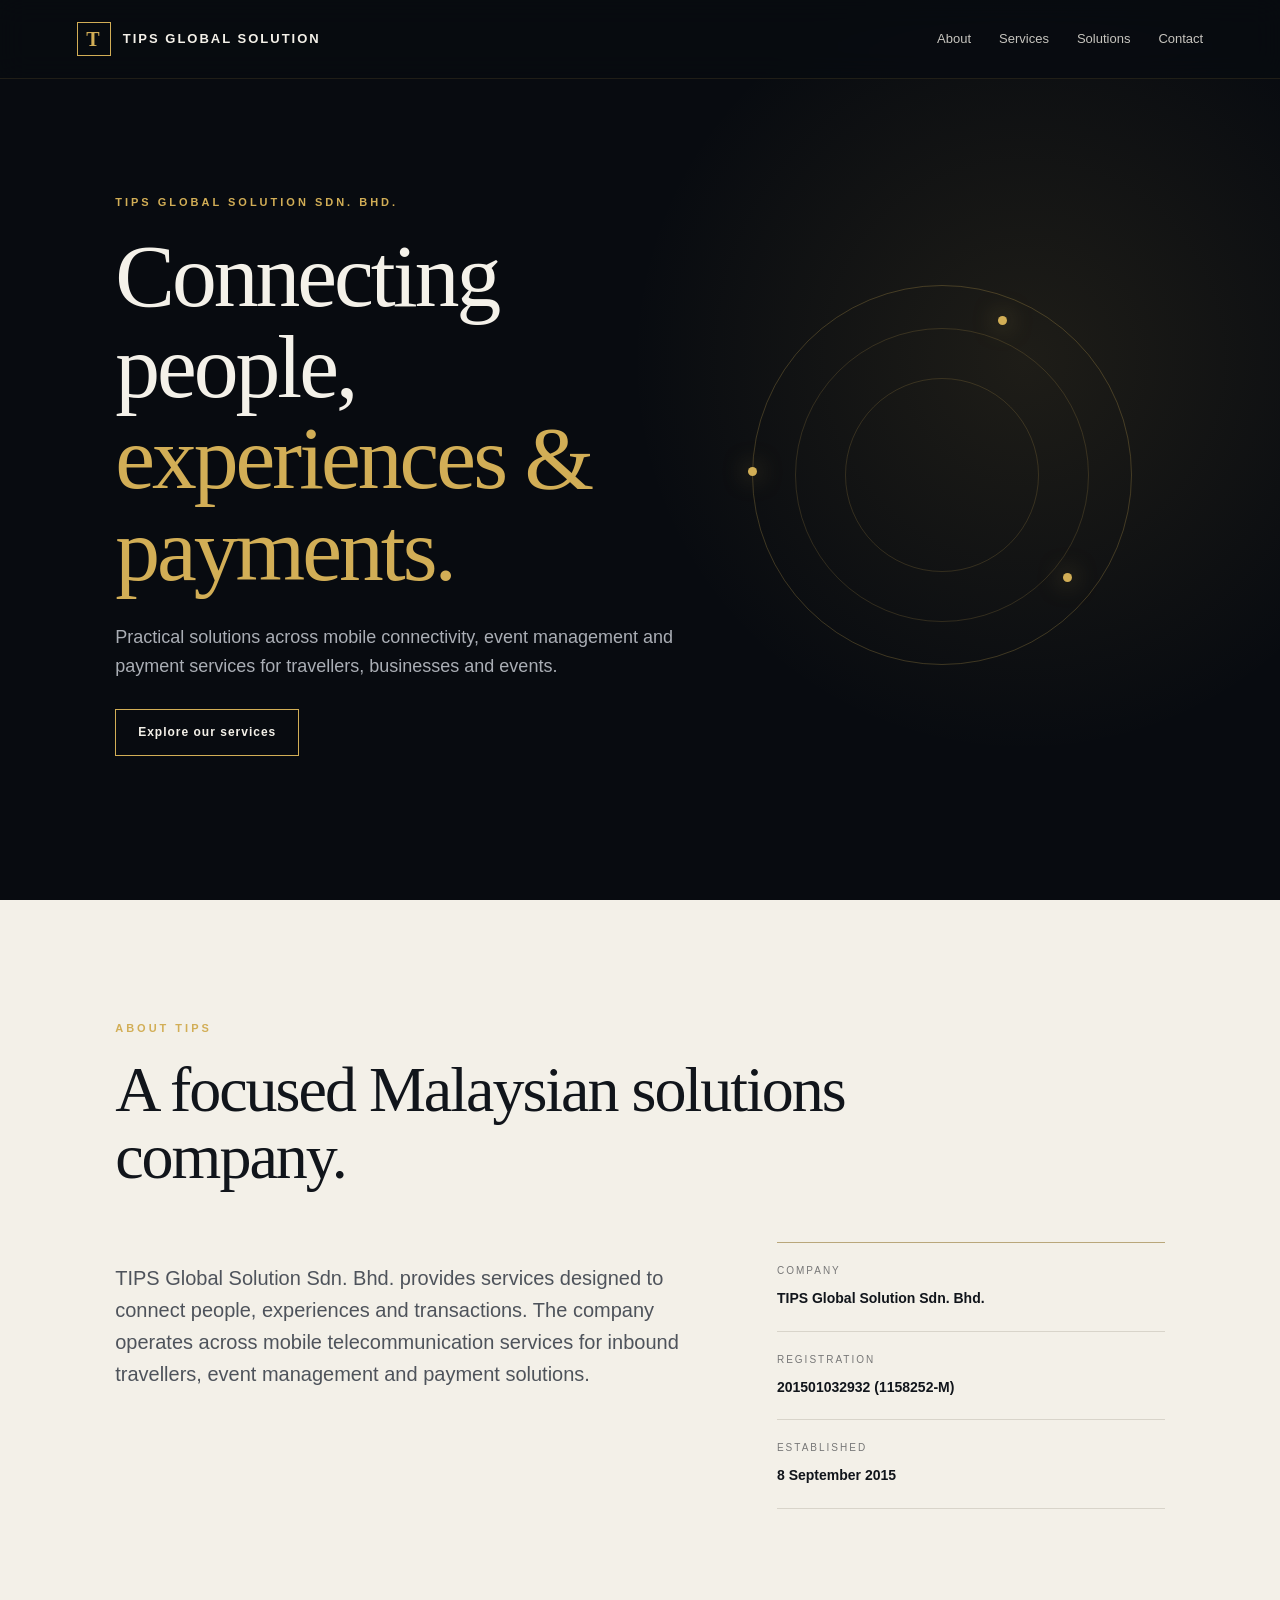
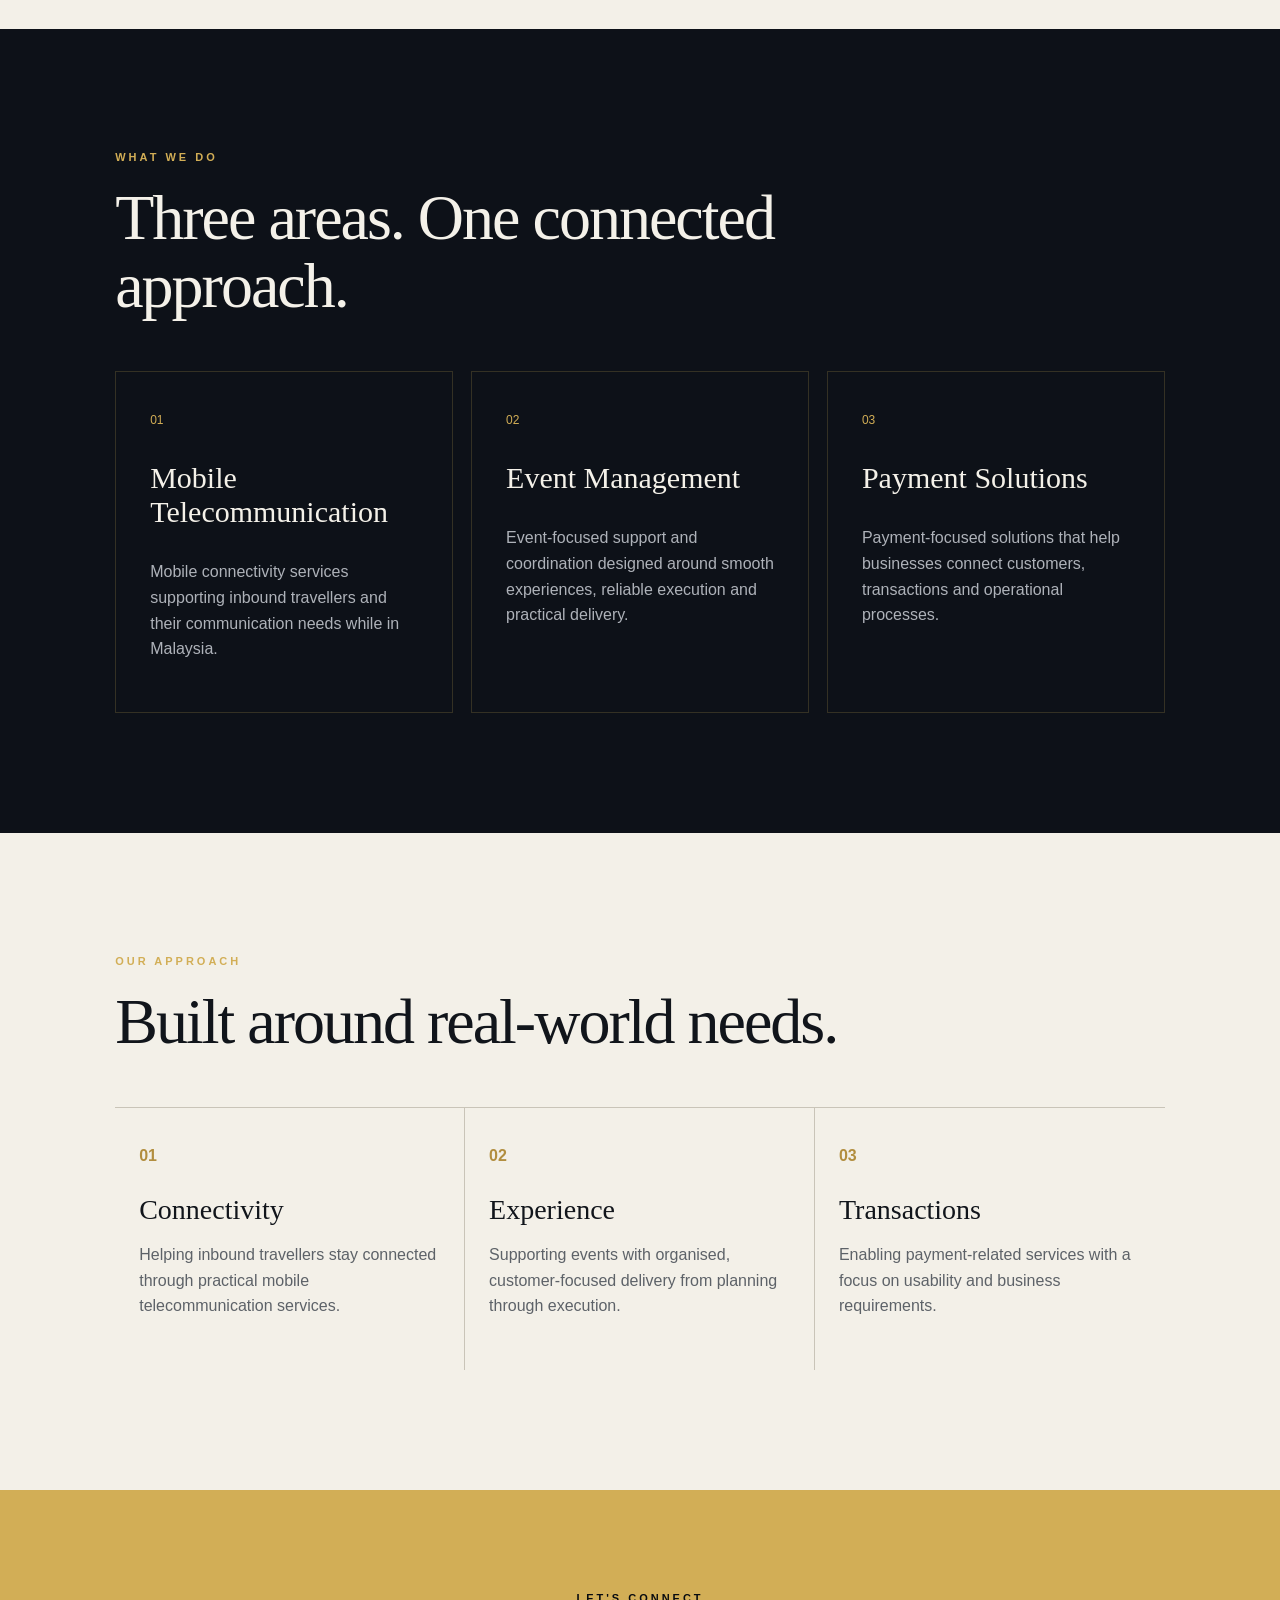
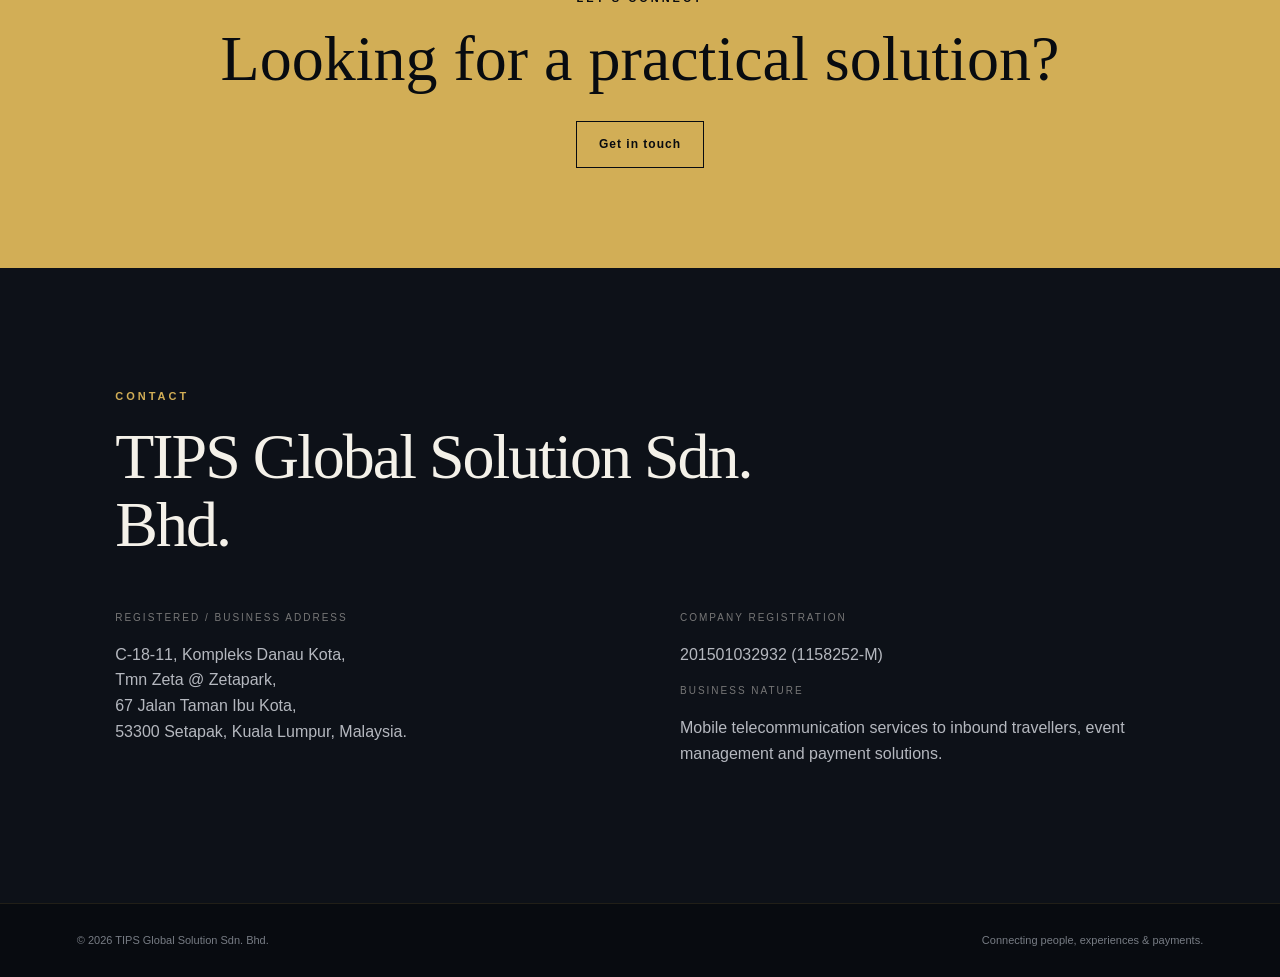
==== index.html @ ac902fb0 "Add files via upload" ====
<!DOCTYPE html>
<html lang="en">
<head>
  <meta charset="UTF-8">
  <meta name="viewport" content="width=device-width, initial-scale=1.0">
  <meta name="description" content="TIPS Global Solution Sdn. Bhd. — mobile telecommunication services, event management and payment solutions.">
  <title>TIPS Global Solution Sdn. Bhd.</title>
  <link rel="stylesheet" href="styles.css">
</head>
<body>
<header class="site-header">
  <a class="brand" href="#home"><span class="brand-mark">T</span><span>TIPS GLOBAL SOLUTION</span></a>
  <nav><a href="#about">About</a><a href="#services">Services</a><a href="#solutions">Solutions</a><a href="#contact">Contact</a></nav>
</header>
<main>
<section id="home" class="hero">
  <div class="hero-copy">
    <p class="eyebrow">TIPS GLOBAL SOLUTION SDN. BHD.</p>
    <h1>Connecting people,<br><span>experiences &amp; payments.</span></h1>
    <p class="hero-text">Practical solutions across mobile connectivity, event management and payment services for travellers, businesses and events.</p>
    <a class="button" href="#services">Explore our services</a>
  </div>
  <div class="hero-orbit" aria-hidden="true"><span></span><span></span><span></span></div>
</section>
<section id="about" class="section">
  <div class="section-heading"><p class="eyebrow">ABOUT TIPS</p><h2>A focused Malaysian solutions company.</h2></div>
  <div class="about-grid">
    <p>TIPS Global Solution Sdn. Bhd. provides services designed to connect people, experiences and transactions. The company operates across mobile telecommunication services for inbound travellers, event management and payment solutions.</p>
    <div class="company-card">
      <div><small>Company</small><strong>TIPS Global Solution Sdn. Bhd.</strong></div>
      <div><small>Registration</small><strong>201501032932 (1158252-M)</strong></div>
      <div><small>Established</small><strong>8 September 2015</strong></div>
    </div>
  </div>
</section>
<section id="services" class="section dark-section">
  <div class="section-heading"><p class="eyebrow">WHAT WE DO</p><h2>Three areas. One connected approach.</h2></div>
  <div class="cards">
    <article class="service-card"><span>01</span><h3>Mobile Telecommunication</h3><p>Mobile connectivity services supporting inbound travellers and their communication needs while in Malaysia.</p></article>
    <article class="service-card"><span>02</span><h3>Event Management</h3><p>Event-focused support and coordination designed around smooth experiences, reliable execution and practical delivery.</p></article>
    <article class="service-card"><span>03</span><h3>Payment Solutions</h3><p>Payment-focused solutions that help businesses connect customers, transactions and operational processes.</p></article>
  </div>
</section>
<section id="solutions" class="section">
  <div class="section-heading"><p class="eyebrow">OUR APPROACH</p><h2>Built around real-world needs.</h2></div>
  <div class="solution-list">
    <div><b>01</b><h3>Connectivity</h3><p>Helping inbound travellers stay connected through practical mobile telecommunication services.</p></div>
    <div><b>02</b><h3>Experience</h3><p>Supporting events with organised, customer-focused delivery from planning through execution.</p></div>
    <div><b>03</b><h3>Transactions</h3><p>Enabling payment-related services with a focus on usability and business requirements.</p></div>
  </div>
</section>
<section class="cta-section"><p class="eyebrow">LET'S CONNECT</p><h2>Looking for a practical solution?</h2><a class="button" href="#contact">Get in touch</a></section>
<section id="contact" class="section contact">
  <div class="section-heading"><p class="eyebrow">CONTACT</p><h2>TIPS Global Solution Sdn. Bhd.</h2></div>
  <div class="contact-grid">
    <div><small>Registered / Business Address</small><p>C-18-11, Kompleks Danau Kota,<br>Tmn Zeta @ Zetapark,<br>67 Jalan Taman Ibu Kota,<br>53300 Setapak, Kuala Lumpur, Malaysia.</p></div>
    <div><small>Company Registration</small><p>201501032932 (1158252-M)</p><small>Business Nature</small><p>Mobile telecommunication services to inbound travellers, event management and payment solutions.</p></div>
  </div>
</section>
</main>
<footer><span>© <span id="year"></span> TIPS Global Solution Sdn. Bhd.</span><span>Connecting people, experiences &amp; payments.</span></footer>
<script src="script.js"></script>
</body>
</html>
---- styles.css ----
*{box-sizing:border-box}html{scroll-behavior:smooth}body{margin:0;font-family:Inter,Arial,sans-serif;background:#080b10;color:#f4f1e9;line-height:1.6}a{color:inherit;text-decoration:none}.site-header{position:fixed;z-index:10;top:0;left:0;right:0;display:flex;justify-content:space-between;align-items:center;padding:22px 6%;background:rgba(8,11,16,.82);backdrop-filter:blur(14px);border-bottom:1px solid rgba(210,174,86,.12)}.brand{display:flex;align-items:center;gap:12px;font-size:13px;font-weight:800;letter-spacing:2px}.brand-mark{display:grid;place-items:center;width:34px;height:34px;border:1px solid #d2ae56;color:#d2ae56;font-size:20px;font-family:Georgia,serif}nav{display:flex;gap:28px;font-size:13px;color:#c7c5bf}nav a:hover{color:#d2ae56}.hero{min-height:100vh;display:grid;grid-template-columns:1.15fr .85fr;align-items:center;padding:150px 9% 100px;position:relative;overflow:hidden;background:radial-gradient(circle at 80% 40%,rgba(210,174,86,.11),transparent 34%)}.eyebrow{color:#d2ae56;font-size:11px;letter-spacing:3px;font-weight:800;margin:0 0 18px}.hero h1{font:500 clamp(48px,7vw,92px)/1.02 Georgia,serif;letter-spacing:-3px;margin:0}.hero h1 span{color:#d2ae56}.hero-text{max-width:610px;color:#aaaeb5;font-size:18px;margin:28px 0}.button{display:inline-block;padding:13px 22px;border:1px solid #d2ae56;color:#f4f1e9;font-size:12px;font-weight:800;letter-spacing:1px}.button:hover{background:#d2ae56;color:#080b10}.hero-orbit{width:380px;height:380px;border:1px solid rgba(210,174,86,.25);border-radius:50%;justify-self:center;position:relative}.hero-orbit:before,.hero-orbit:after{content:"";position:absolute;inset:42px;border:1px solid rgba(210,174,86,.18);border-radius:50%}.hero-orbit:after{inset:92px}.hero-orbit span{position:absolute;width:9px;height:9px;background:#d2ae56;border-radius:50%;top:48%;left:-5px;box-shadow:0 0 24px rgba(210,174,86,.7)}.hero-orbit span:nth-child(2){top:8%;left:65%}.hero-orbit span:nth-child(3){top:76%;left:82%}.section{padding:120px 9%;background:#f3f0e8;color:#11151b}.section-heading{max-width:760px;margin-bottom:52px}.section h2{font:500 clamp(38px,5vw,64px)/1.05 Georgia,serif;margin:0;letter-spacing:-2px}.about-grid{display:grid;grid-template-columns:1.2fr .8fr;gap:80px;align-items:start}.about-grid>p{font-size:20px;color:#4e535b}.company-card{border-top:1px solid #b9a77b}.company-card div{padding:20px 0;border-bottom:1px solid #d8d4ca}.company-card small,.contact small{display:block;text-transform:uppercase;letter-spacing:2px;font-size:10px;color:#777;margin-bottom:6px}.company-card strong{font-size:14px}.dark-section{background:#0d1118;color:#f4f1e9}.cards{display:grid;grid-template-columns:repeat(3,1fr);gap:18px}.service-card{padding:34px;border:1px solid rgba(210,174,86,.2);min-height:260px}.service-card span{color:#d2ae56;font-size:12px}.service-card h3{font:500 30px Georgia,serif}.service-card p{color:#aeb2b9}.solution-list{display:grid;grid-template-columns:repeat(3,1fr);border-top:1px solid #c9c4b8}.solution-list>div{padding:35px 24px;border-right:1px solid #c9c4b8}.solution-list>div:last-child{border-right:0}.solution-list b{color:#b28e3f}.solution-list h3{font:500 28px Georgia,serif;margin:25px 0 8px}.solution-list p{color:#5d6268}.cta-section{padding:100px 9%;text-align:center;background:#d2ae56;color:#080b10}.cta-section .eyebrow{color:#080b10}.cta-section h2{font:500 clamp(38px,5vw,65px)/1.05 Georgia,serif;margin:0 0 28px}.cta-section .button{border-color:#080b10;color:#080b10}.cta-section .button:hover{background:#080b10;color:#f4f1e9}.contact{background:#0d1118;color:#f4f1e9}.contact h2{color:#f4f1e9}.contact-grid{display:grid;grid-template-columns:1fr 1fr;gap:80px}.contact-grid p{color:#b5b8bf}.contact .eyebrow{color:#d2ae56}footer{display:flex;justify-content:space-between;gap:20px;padding:28px 6%;font-size:11px;color:#777c84;background:#080b10;border-top:1px solid rgba(210,174,86,.12)}@media(max-width:800px){nav{display:none}.hero{grid-template-columns:1fr}.hero-orbit{width:260px;height:260px;margin-top:60px}.about-grid,.cards,.solution-list,.contact-grid{grid-template-columns:1fr;gap:25px}.solution-list>div{border-right:0;border-bottom:1px solid #c9c4b8}.section{padding:85px 7%}footer{flex-direction:column}}
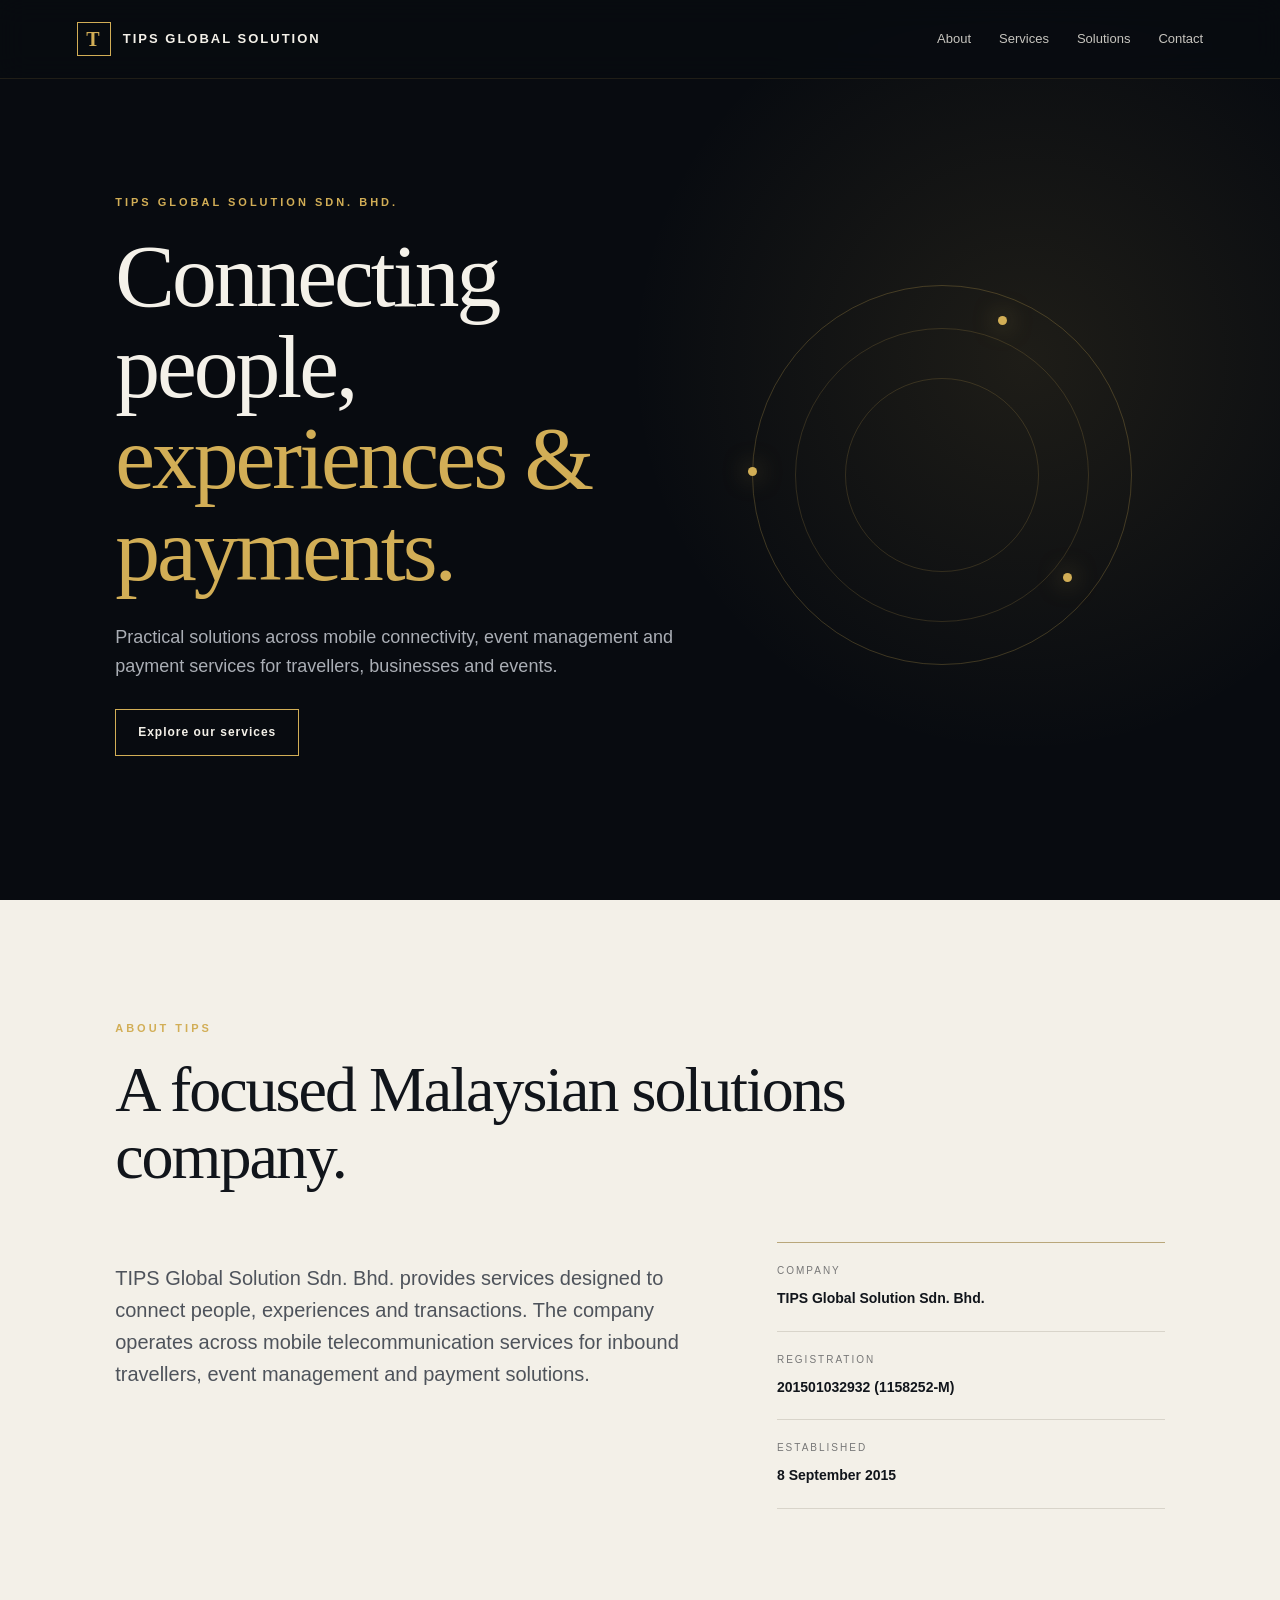
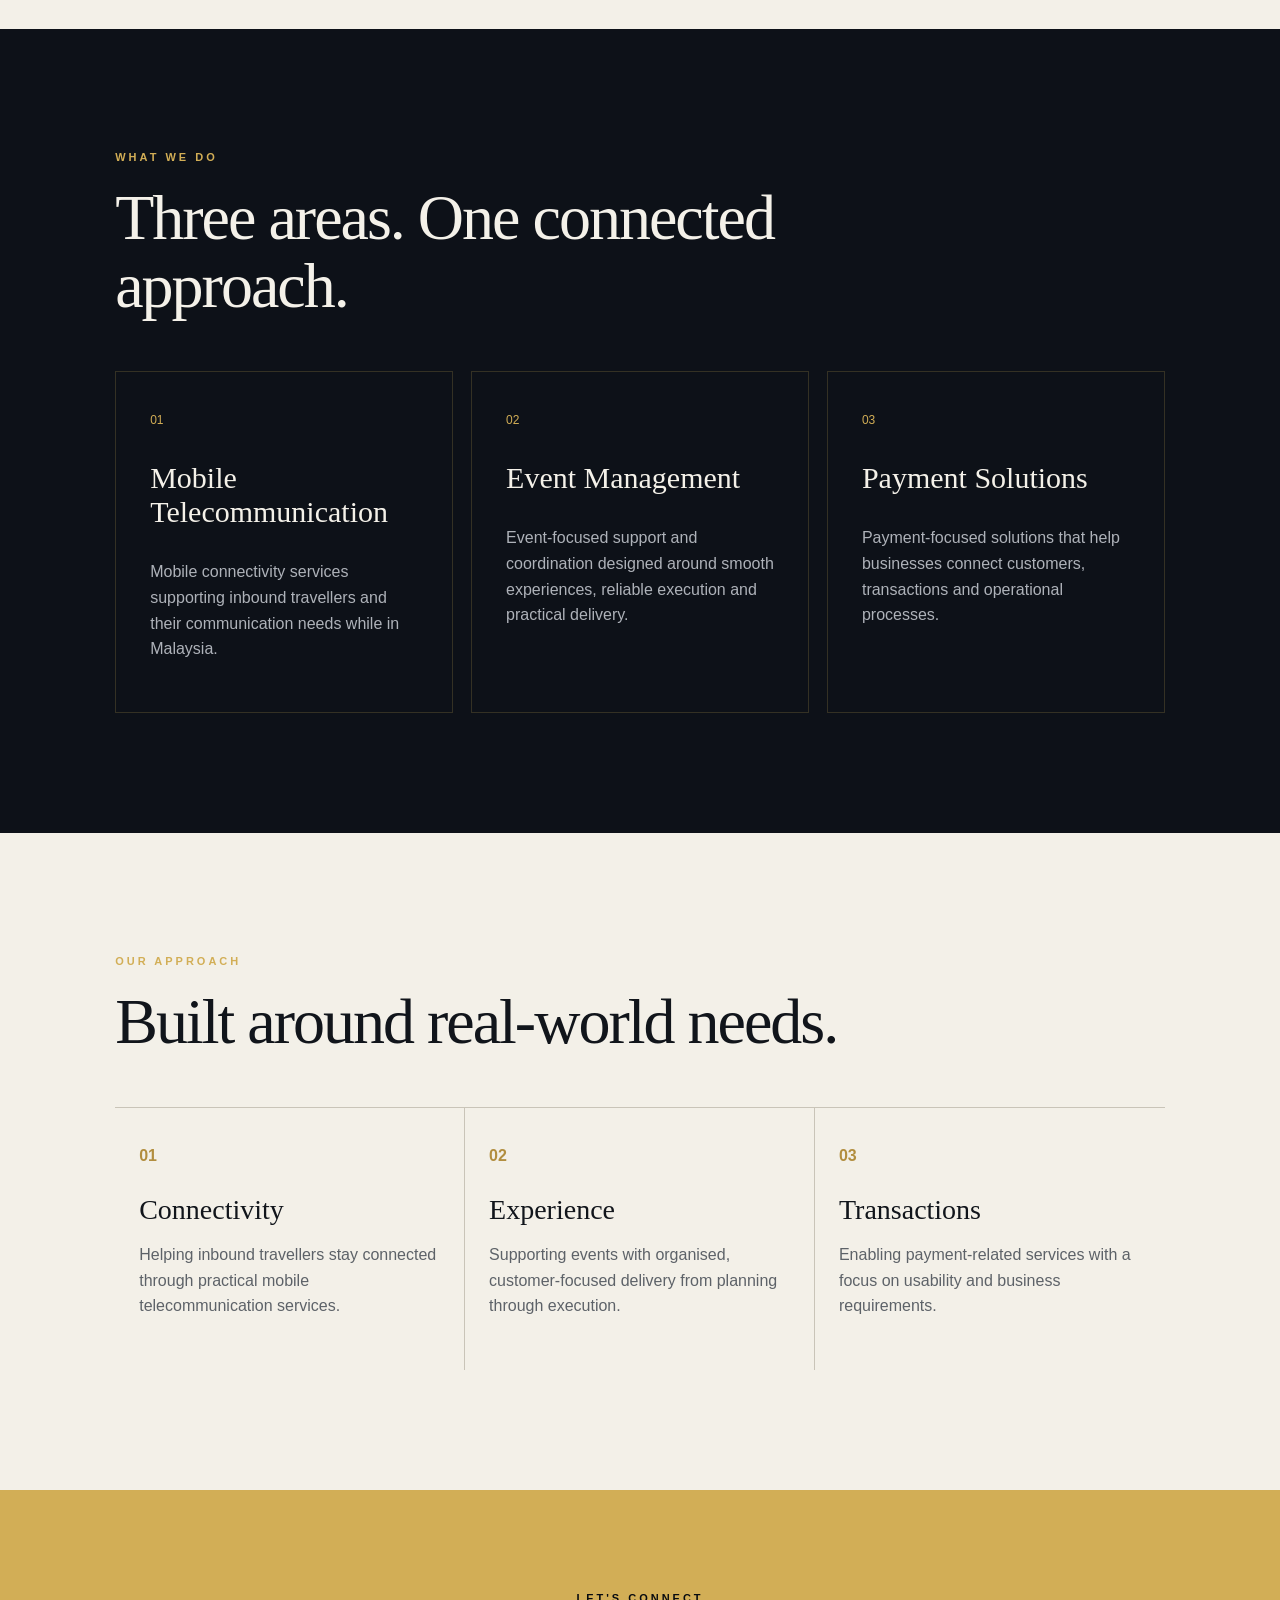
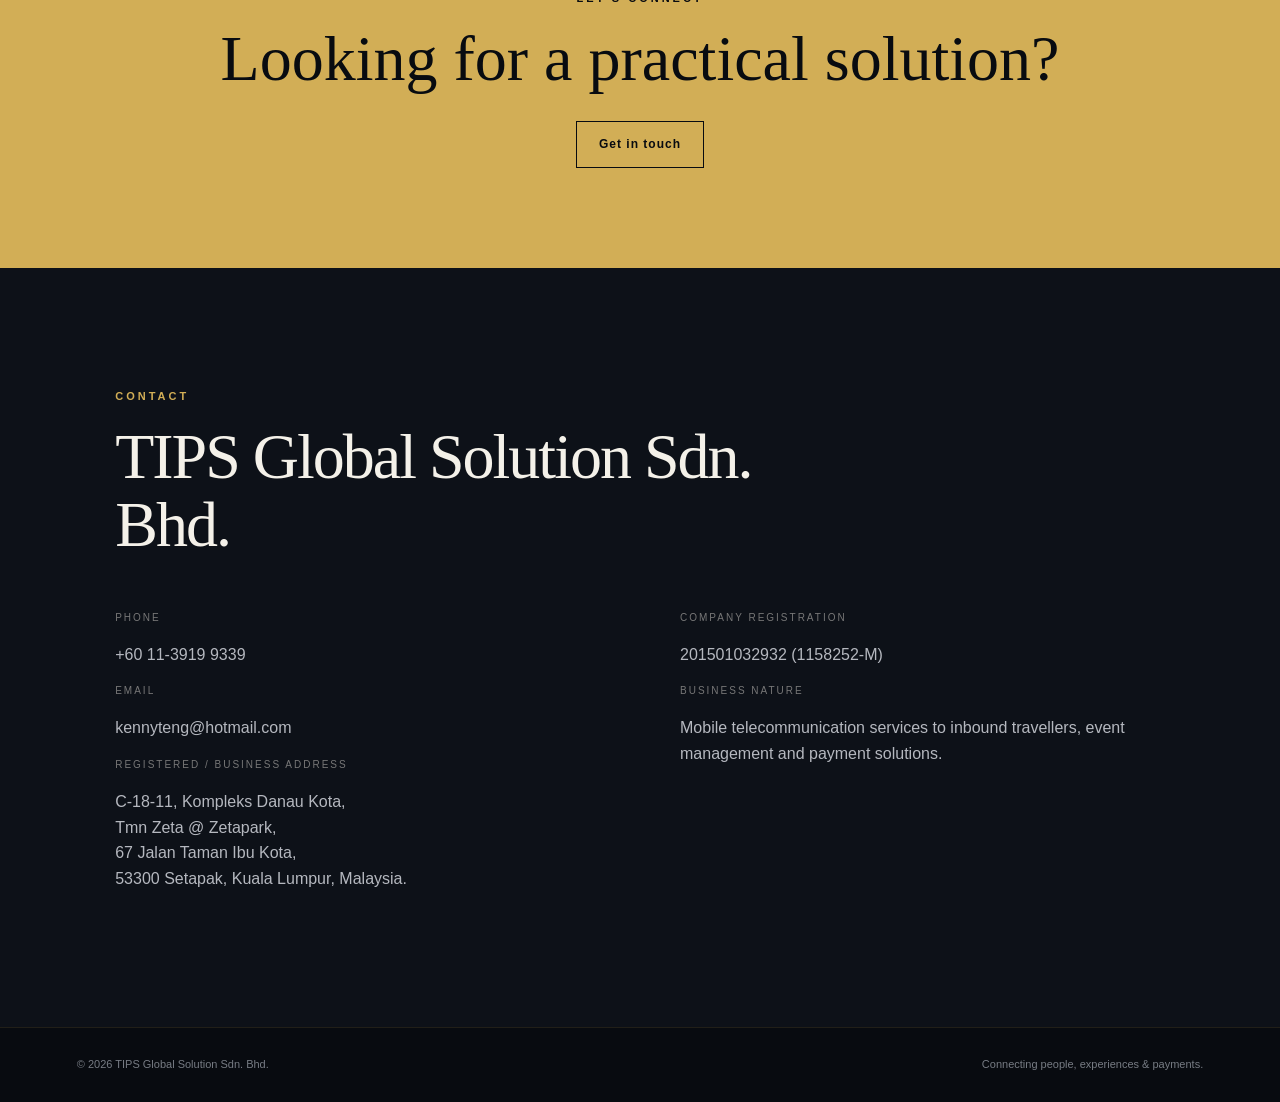
==== commit d58b9e78: "Refactor HTML structure for better readability" ====
--- a/index.html
+++ b/index.html
@@ -7,58 +7,252 @@
   <title>TIPS Global Solution Sdn. Bhd.</title>
   <link rel="stylesheet" href="styles.css">
 </head>
+
 <body>
+
 <header class="site-header">
-  <a class="brand" href="#home"><span class="brand-mark">T</span><span>TIPS GLOBAL SOLUTION</span></a>
-  <nav><a href="#about">About</a><a href="#services">Services</a><a href="#solutions">Solutions</a><a href="#contact">Contact</a></nav>
+  <a class="brand" href="#home">
+    <span class="brand-mark">T</span>
+    <span>TIPS GLOBAL SOLUTION</span>
+  </a>
+
+  <nav>
+    <a href="#about">About</a>
+    <a href="#services">Services</a>
+    <a href="#solutions">Solutions</a>
+    <a href="#contact">Contact</a>
+  </nav>
 </header>
+
 <main>
+
 <section id="home" class="hero">
   <div class="hero-copy">
     <p class="eyebrow">TIPS GLOBAL SOLUTION SDN. BHD.</p>
-    <h1>Connecting people,<br><span>experiences &amp; payments.</span></h1>
-    <p class="hero-text">Practical solutions across mobile connectivity, event management and payment services for travellers, businesses and events.</p>
+
+    <h1>
+      Connecting people,<br>
+      <span>experiences &amp; payments.</span>
+    </h1>
+
+    <p class="hero-text">
+      Practical solutions across mobile connectivity, event management and payment services for travellers, businesses and events.
+    </p>
+
     <a class="button" href="#services">Explore our services</a>
   </div>
-  <div class="hero-orbit" aria-hidden="true"><span></span><span></span><span></span></div>
-</section>
+
+  <div class="hero-orbit" aria-hidden="true">
+    <span></span>
+    <span></span>
+    <span></span>
+  </div>
+</section>
+
+
 <section id="about" class="section">
-  <div class="section-heading"><p class="eyebrow">ABOUT TIPS</p><h2>A focused Malaysian solutions company.</h2></div>
+
+  <div class="section-heading">
+    <p class="eyebrow">ABOUT TIPS</p>
+    <h2>A focused Malaysian solutions company.</h2>
+  </div>
+
   <div class="about-grid">
-    <p>TIPS Global Solution Sdn. Bhd. provides services designed to connect people, experiences and transactions. The company operates across mobile telecommunication services for inbound travellers, event management and payment solutions.</p>
+
+    <p>
+      TIPS Global Solution Sdn. Bhd. provides services designed to connect people,
+      experiences and transactions. The company operates across mobile
+      telecommunication services for inbound travellers, event management and
+      payment solutions.
+    </p>
+
     <div class="company-card">
-      <div><small>Company</small><strong>TIPS Global Solution Sdn. Bhd.</strong></div>
-      <div><small>Registration</small><strong>201501032932 (1158252-M)</strong></div>
-      <div><small>Established</small><strong>8 September 2015</strong></div>
-    </div>
-  </div>
-</section>
+
+      <div>
+        <small>Company</small>
+        <strong>TIPS Global Solution Sdn. Bhd.</strong>
+      </div>
+
+      <div>
+        <small>Registration</small>
+        <strong>201501032932 (1158252-M)</strong>
+      </div>
+
+      <div>
+        <small>Established</small>
+        <strong>8 September 2015</strong>
+      </div>
+
+    </div>
+
+  </div>
+
+</section>
+
+
 <section id="services" class="section dark-section">
-  <div class="section-heading"><p class="eyebrow">WHAT WE DO</p><h2>Three areas. One connected approach.</h2></div>
+
+  <div class="section-heading">
+    <p class="eyebrow">WHAT WE DO</p>
+    <h2>Three areas. One connected approach.</h2>
+  </div>
+
   <div class="cards">
-    <article class="service-card"><span>01</span><h3>Mobile Telecommunication</h3><p>Mobile connectivity services supporting inbound travellers and their communication needs while in Malaysia.</p></article>
-    <article class="service-card"><span>02</span><h3>Event Management</h3><p>Event-focused support and coordination designed around smooth experiences, reliable execution and practical delivery.</p></article>
-    <article class="service-card"><span>03</span><h3>Payment Solutions</h3><p>Payment-focused solutions that help businesses connect customers, transactions and operational processes.</p></article>
-  </div>
-</section>
+
+    <article class="service-card">
+      <span>01</span>
+      <h3>Mobile Telecommunication</h3>
+      <p>
+        Mobile connectivity services supporting inbound travellers and their
+        communication needs while in Malaysia.
+      </p>
+    </article>
+
+    <article class="service-card">
+      <span>02</span>
+      <h3>Event Management</h3>
+      <p>
+        Event-focused support and coordination designed around smooth
+        experiences, reliable execution and practical delivery.
+      </p>
+    </article>
+
+    <article class="service-card">
+      <span>03</span>
+      <h3>Payment Solutions</h3>
+      <p>
+        Payment-focused solutions that help businesses connect customers,
+        transactions and operational processes.
+      </p>
+    </article>
+
+  </div>
+
+</section>
+
+
 <section id="solutions" class="section">
-  <div class="section-heading"><p class="eyebrow">OUR APPROACH</p><h2>Built around real-world needs.</h2></div>
+
+  <div class="section-heading">
+    <p class="eyebrow">OUR APPROACH</p>
+    <h2>Built around real-world needs.</h2>
+  </div>
+
   <div class="solution-list">
-    <div><b>01</b><h3>Connectivity</h3><p>Helping inbound travellers stay connected through practical mobile telecommunication services.</p></div>
-    <div><b>02</b><h3>Experience</h3><p>Supporting events with organised, customer-focused delivery from planning through execution.</p></div>
-    <div><b>03</b><h3>Transactions</h3><p>Enabling payment-related services with a focus on usability and business requirements.</p></div>
-  </div>
-</section>
-<section class="cta-section"><p class="eyebrow">LET'S CONNECT</p><h2>Looking for a practical solution?</h2><a class="button" href="#contact">Get in touch</a></section>
+
+    <div>
+      <b>01</b>
+      <h3>Connectivity</h3>
+      <p>
+        Helping inbound travellers stay connected through practical mobile
+        telecommunication services.
+      </p>
+    </div>
+
+    <div>
+      <b>02</b>
+      <h3>Experience</h3>
+      <p>
+        Supporting events with organised, customer-focused delivery from
+        planning through execution.
+      </p>
+    </div>
+
+    <div>
+      <b>03</b>
+      <h3>Transactions</h3>
+      <p>
+        Enabling payment-related services with a focus on usability and
+        business requirements.
+      </p>
+    </div>
+
+  </div>
+
+</section>
+
+
+<section class="cta-section">
+
+  <p class="eyebrow">LET'S CONNECT</p>
+
+  <h2>Looking for a practical solution?</h2>
+
+  <a class="button" href="#contact">Get in touch</a>
+
+</section>
+
+
 <section id="contact" class="section contact">
-  <div class="section-heading"><p class="eyebrow">CONTACT</p><h2>TIPS Global Solution Sdn. Bhd.</h2></div>
+
+  <div class="section-heading">
+    <p class="eyebrow">CONTACT</p>
+    <h2>TIPS Global Solution Sdn. Bhd.</h2>
+  </div>
+
   <div class="contact-grid">
-    <div><small>Registered / Business Address</small><p>C-18-11, Kompleks Danau Kota,<br>Tmn Zeta @ Zetapark,<br>67 Jalan Taman Ibu Kota,<br>53300 Setapak, Kuala Lumpur, Malaysia.</p></div>
-    <div><small>Company Registration</small><p>201501032932 (1158252-M)</p><small>Business Nature</small><p>Mobile telecommunication services to inbound travellers, event management and payment solutions.</p></div>
-  </div>
-</section>
+
+    <div>
+
+      <small>Phone</small>
+      <p>
+        <a href="tel:+601139199339">+60 11-3919 9339</a>
+      </p>
+
+      <small>Email</small>
+      <p>
+        <a href="mailto:kennyteng@hotmail.com">
+          kennyteng@hotmail.com
+        </a>
+      </p>
+
+      <small>Registered / Business Address</small>
+      <p>
+        C-18-11, Kompleks Danau Kota,<br>
+        Tmn Zeta @ Zetapark,<br>
+        67 Jalan Taman Ibu Kota,<br>
+        53300 Setapak, Kuala Lumpur, Malaysia.
+      </p>
+
+    </div>
+
+
+    <div>
+
+      <small>Company Registration</small>
+      <p>201501032932 (1158252-M)</p>
+
+      <small>Business Nature</small>
+      <p>
+        Mobile telecommunication services to inbound travellers,
+        event management and payment solutions.
+      </p>
+
+    </div>
+
+  </div>
+
+</section>
+
 </main>
-<footer><span>© <span id="year"></span> TIPS Global Solution Sdn. Bhd.</span><span>Connecting people, experiences &amp; payments.</span></footer>
+
+
+<footer>
+
+  <span>
+    © <span id="year"></span> TIPS Global Solution Sdn. Bhd.
+  </span>
+
+  <span>
+    Connecting people, experiences &amp; payments.
+  </span>
+
+</footer>
+
+
 <script src="script.js"></script>
+
 </body>
 </html>
+</body>
+</html>
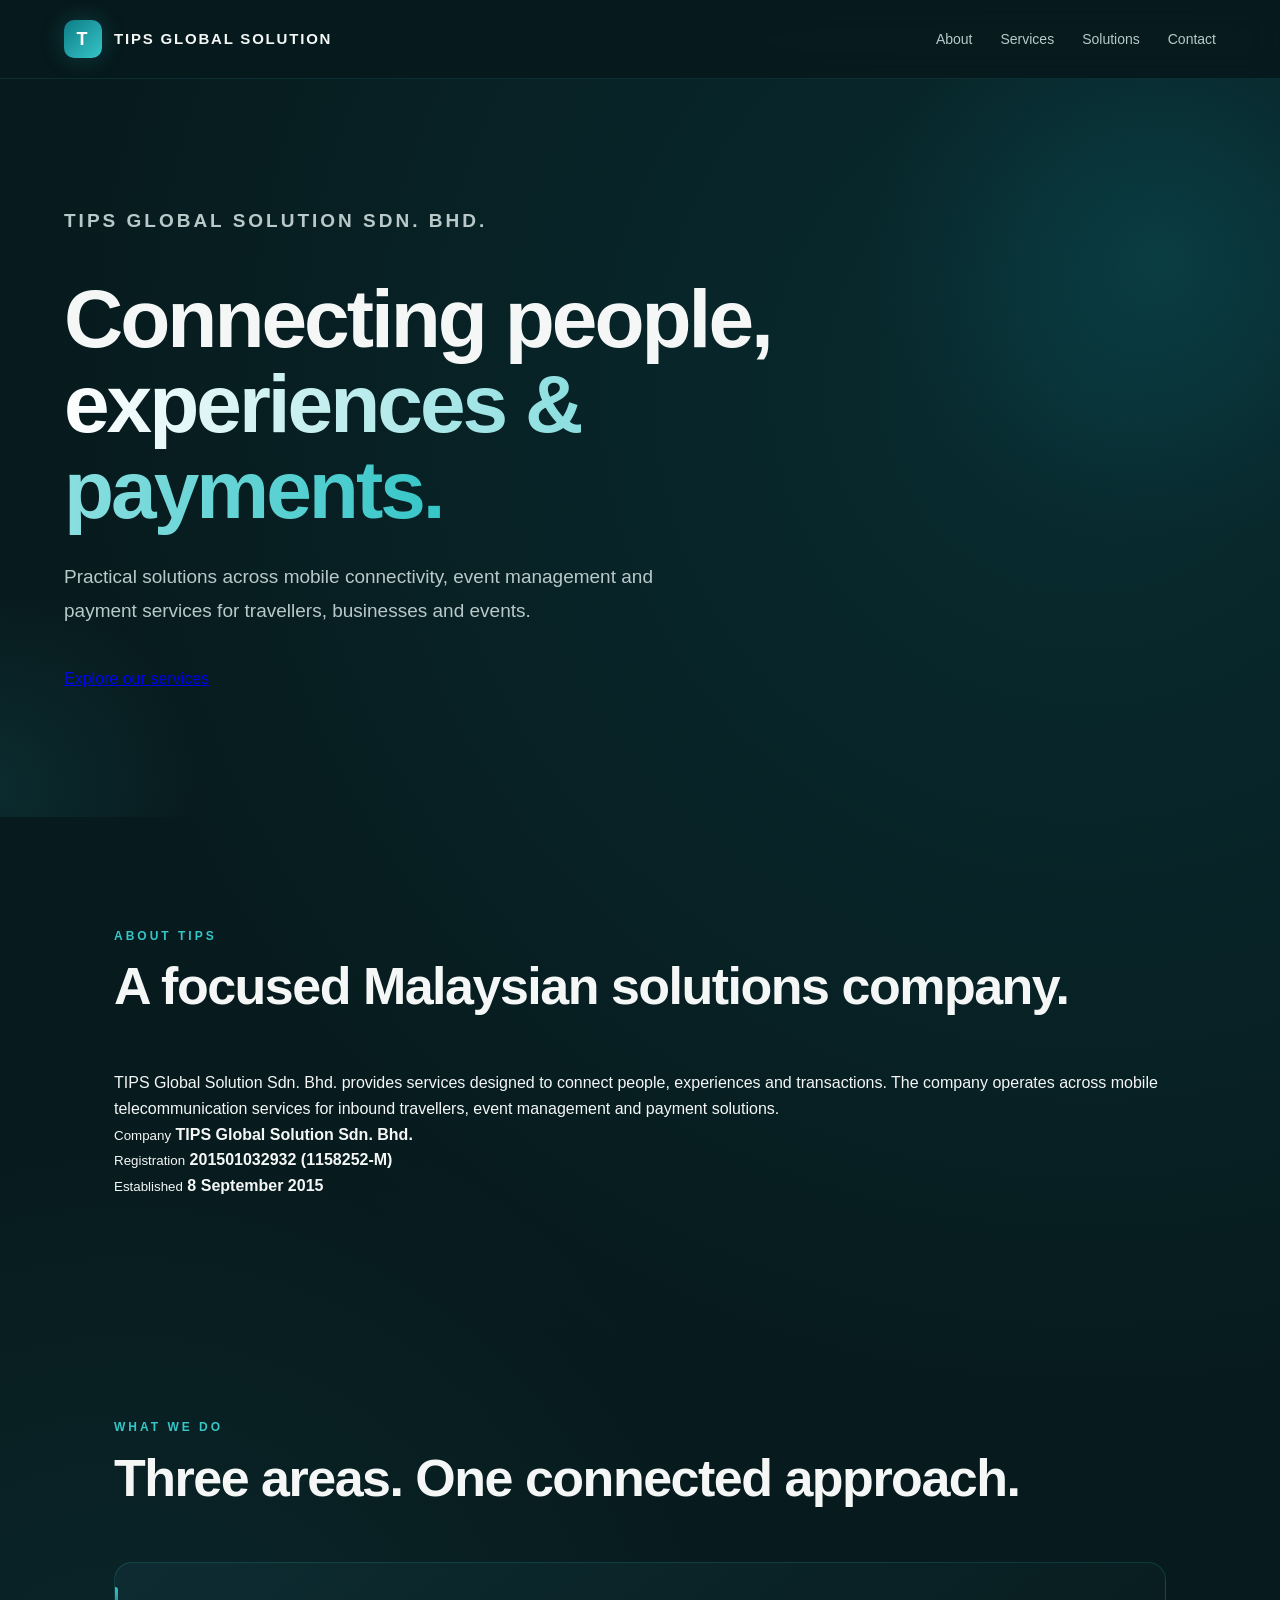
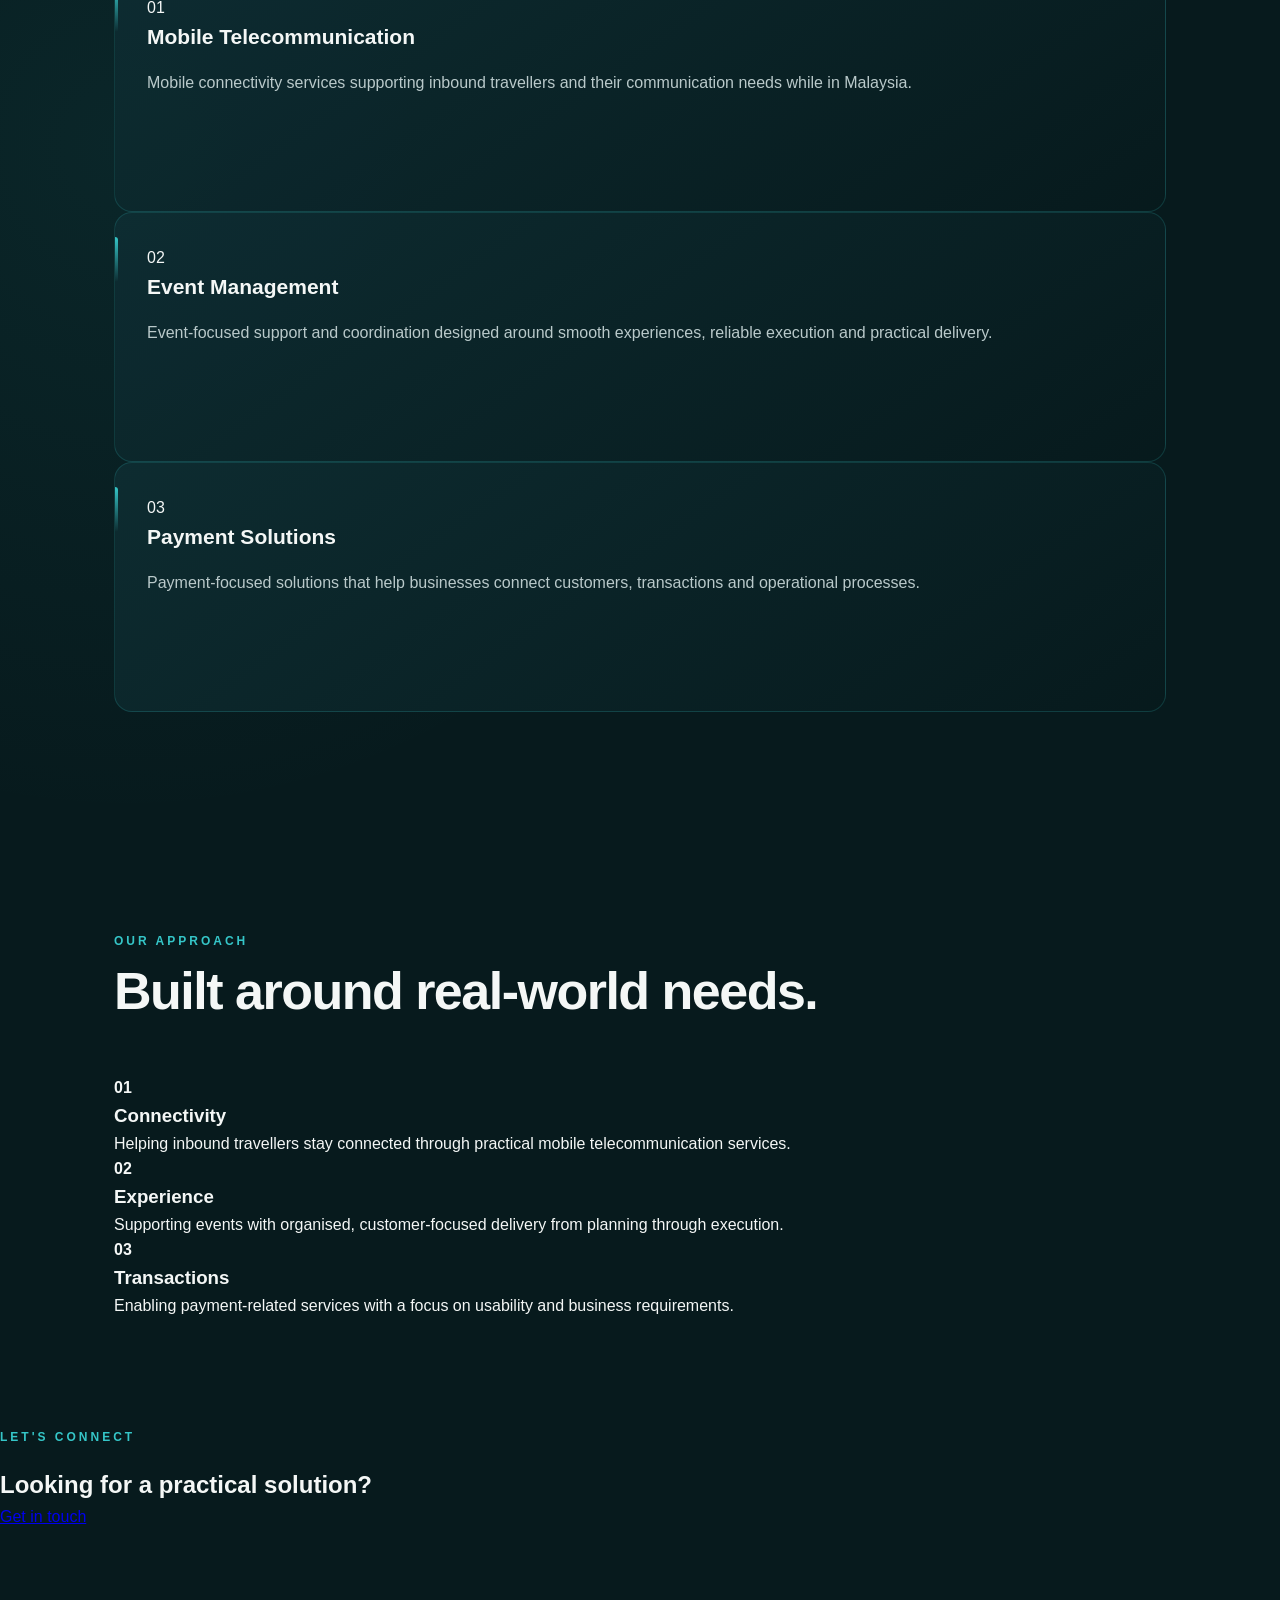
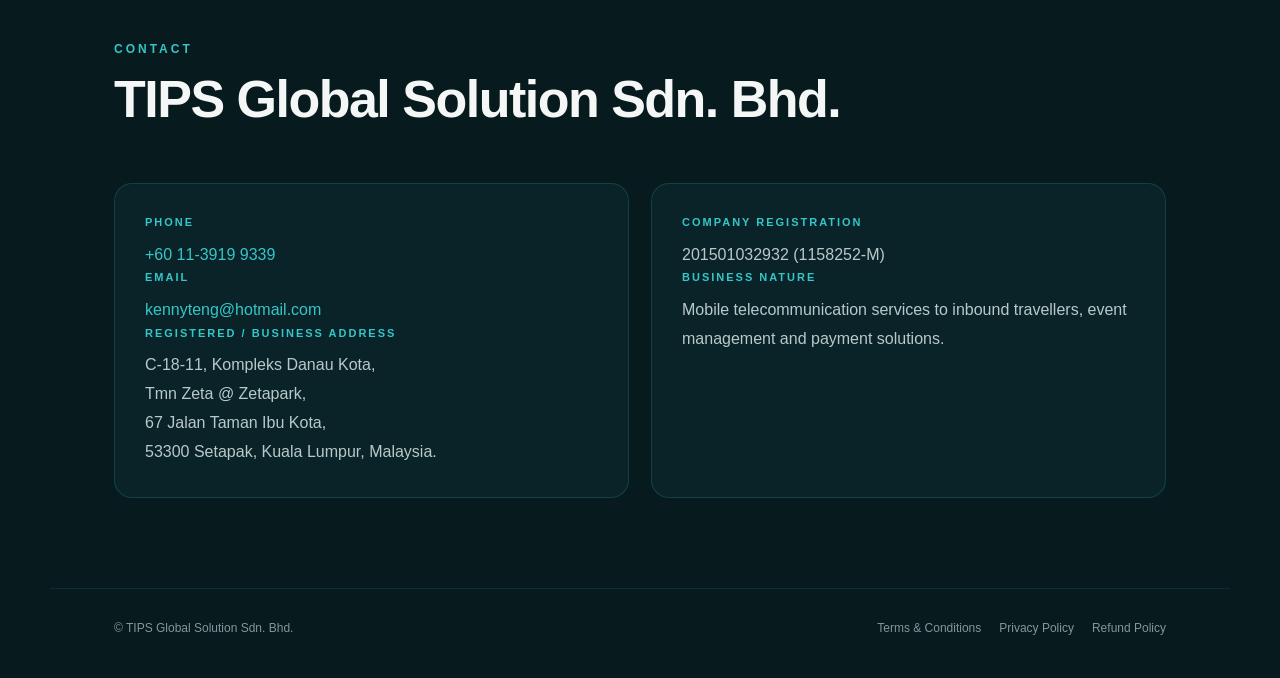
==== commit 95bda9e6: "Add policy links to homepage" ====
--- a/index.html
+++ b/index.html
@@ -243,16 +243,10 @@
     © <span id="year"></span> TIPS Global Solution Sdn. Bhd.
   </span>
 
-  <span>
-    Connecting people, experiences &amp; payments.
-  </span>
+  <div class="footer-links">
+    <a href="terms.html">Terms &amp; Conditions</a>
+    <a href="privacy.html">Privacy Policy</a>
+    <a href="refund.html">Refund Policy</a>
+  </div>
 
 </footer>
-
-
-<script src="script.js"></script>
-
-</body>
-</html>
-</body>
-</html>
--- a/styles.css
+++ b/styles.css
@@ -1 +1,591 @@
-*{box-sizing:border-box}html{scroll-behavior:smooth}body{margin:0;font-family:Inter,Arial,sans-serif;background:#080b10;color:#f4f1e9;line-height:1.6}a{color:inherit;text-decoration:none}.site-header{position:fixed;z-index:10;top:0;left:0;right:0;display:flex;justify-content:space-between;align-items:center;padding:22px 6%;background:rgba(8,11,16,.82);backdrop-filter:blur(14px);border-bottom:1px solid rgba(210,174,86,.12)}.brand{display:flex;align-items:center;gap:12px;font-size:13px;font-weight:800;letter-spacing:2px}.brand-mark{display:grid;place-items:center;width:34px;height:34px;border:1px solid #d2ae56;color:#d2ae56;font-size:20px;font-family:Georgia,serif}nav{display:flex;gap:28px;font-size:13px;color:#c7c5bf}nav a:hover{color:#d2ae56}.hero{min-height:100vh;display:grid;grid-template-columns:1.15fr .85fr;align-items:center;padding:150px 9% 100px;position:relative;overflow:hidden;background:radial-gradient(circle at 80% 40%,rgba(210,174,86,.11),transparent 34%)}.eyebrow{color:#d2ae56;font-size:11px;letter-spacing:3px;font-weight:800;margin:0 0 18px}.hero h1{font:500 clamp(48px,7vw,92px)/1.02 Georgia,serif;letter-spacing:-3px;margin:0}.hero h1 span{color:#d2ae56}.hero-text{max-width:610px;color:#aaaeb5;font-size:18px;margin:28px 0}.button{display:inline-block;padding:13px 22px;border:1px solid #d2ae56;color:#f4f1e9;font-size:12px;font-weight:800;letter-spacing:1px}.button:hover{background:#d2ae56;color:#080b10}.hero-orbit{width:380px;height:380px;border:1px solid rgba(210,174,86,.25);border-radius:50%;justify-self:center;position:relative}.hero-orbit:before,.hero-orbit:after{content:"";position:absolute;inset:42px;border:1px solid rgba(210,174,86,.18);border-radius:50%}.hero-orbit:after{inset:92px}.hero-orbit span{position:absolute;width:9px;height:9px;background:#d2ae56;border-radius:50%;top:48%;left:-5px;box-shadow:0 0 24px rgba(210,174,86,.7)}.hero-orbit span:nth-child(2){top:8%;left:65%}.hero-orbit span:nth-child(3){top:76%;left:82%}.section{padding:120px 9%;background:#f3f0e8;color:#11151b}.section-heading{max-width:760px;margin-bottom:52px}.section h2{font:500 clamp(38px,5vw,64px)/1.05 Georgia,serif;margin:0;letter-spacing:-2px}.about-grid{display:grid;grid-template-columns:1.2fr .8fr;gap:80px;align-items:start}.about-grid>p{font-size:20px;color:#4e535b}.company-card{border-top:1px solid #b9a77b}.company-card div{padding:20px 0;border-bottom:1px solid #d8d4ca}.company-card small,.contact small{display:block;text-transform:uppercase;letter-spacing:2px;font-size:10px;color:#777;margin-bottom:6px}.company-card strong{font-size:14px}.dark-section{background:#0d1118;color:#f4f1e9}.cards{display:grid;grid-template-columns:repeat(3,1fr);gap:18px}.service-card{padding:34px;border:1px solid rgba(210,174,86,.2);min-height:260px}.service-card span{color:#d2ae56;font-size:12px}.service-card h3{font:500 30px Georgia,serif}.service-card p{color:#aeb2b9}.solution-list{display:grid;grid-template-columns:repeat(3,1fr);border-top:1px solid #c9c4b8}.solution-list>div{padding:35px 24px;border-right:1px solid #c9c4b8}.solution-list>div:last-child{border-right:0}.solution-list b{color:#b28e3f}.solution-list h3{font:500 28px Georgia,serif;margin:25px 0 8px}.solution-list p{color:#5d6268}.cta-section{padding:100px 9%;text-align:center;background:#d2ae56;color:#080b10}.cta-section .eyebrow{color:#080b10}.cta-section h2{font:500 clamp(38px,5vw,65px)/1.05 Georgia,serif;margin:0 0 28px}.cta-section .button{border-color:#080b10;color:#080b10}.cta-section .button:hover{background:#080b10;color:#f4f1e9}.contact{background:#0d1118;color:#f4f1e9}.contact h2{color:#f4f1e9}.contact-grid{display:grid;grid-template-columns:1fr 1fr;gap:80px}.contact-grid p{color:#b5b8bf}.contact .eyebrow{color:#d2ae56}footer{display:flex;justify-content:space-between;gap:20px;padding:28px 6%;font-size:11px;color:#777c84;background:#080b10;border-top:1px solid rgba(210,174,86,.12)}@media(max-width:800px){nav{display:none}.hero{grid-template-columns:1fr}.hero-orbit{width:260px;height:260px;margin-top:60px}.about-grid,.cards,.solution-list,.contact-grid{grid-template-columns:1fr;gap:25px}.solution-list>div{border-right:0;border-bottom:1px solid #c9c4b8}.section{padding:85px 7%}footer{flex-direction:column}}
+:root {
+  --bg: #071A1D;
+  --bg-soft: #0B2529;
+  --card: #0E2D32;
+  --card-hover: #123A40;
+
+  --primary: #0E7C86;
+  --primary-light: #35C6C8;
+  --primary-soft: rgba(53, 198, 200, 0.12);
+
+  --text: #F4F7F6;
+  --text-soft: #B9C9CA;
+  --muted: #7F999B;
+
+  --border: rgba(53, 198, 200, 0.18);
+  --border-strong: rgba(53, 198, 200, 0.35);
+
+  --max-width: 1180px;
+  --radius: 18px;
+}
+
+* {
+  box-sizing: border-box;
+  margin: 0;
+  padding: 0;
+}
+
+html {
+  scroll-behavior: smooth;
+}
+
+body {
+  font-family: Arial, Helvetica, sans-serif;
+  background:
+    radial-gradient(circle at 85% 10%, rgba(14, 124, 134, 0.18), transparent 30%),
+    radial-gradient(circle at 10% 45%, rgba(53, 198, 200, 0.07), transparent 28%),
+    var(--bg);
+  color: var(--text);
+  line-height: 1.6;
+  min-height: 100vh;
+}
+
+/* =========================
+   HEADER
+   ========================= */
+
+.site-header {
+  position: sticky;
+  top: 0;
+  z-index: 1000;
+
+  width: 100%;
+  padding: 20px 5%;
+
+  display: flex;
+  align-items: center;
+  justify-content: space-between;
+
+  background: rgba(7, 26, 29, 0.88);
+  border-bottom: 1px solid rgba(53, 198, 200, 0.12);
+
+  backdrop-filter: blur(16px);
+  -webkit-backdrop-filter: blur(16px);
+}
+
+.brand {
+  display: flex;
+  align-items: center;
+  gap: 12px;
+
+  color: var(--text);
+  text-decoration: none;
+  font-size: 15px;
+  font-weight: 700;
+  letter-spacing: 1.8px;
+}
+
+.brand-mark {
+  width: 38px;
+  height: 38px;
+
+  display: flex;
+  align-items: center;
+  justify-content: center;
+
+  border-radius: 10px;
+
+  background: linear-gradient(
+    135deg,
+    var(--primary),
+    var(--primary-light)
+  );
+
+  color: #ffffff;
+  font-size: 18px;
+  font-weight: 800;
+
+  box-shadow:
+    0 0 24px rgba(53, 198, 200, 0.22);
+}
+
+nav {
+  display: flex;
+  align-items: center;
+  gap: 28px;
+}
+
+nav a {
+  color: var(--text-soft);
+  text-decoration: none;
+  font-size: 14px;
+  transition: 0.25s ease;
+}
+
+nav a:hover {
+  color: var(--primary-light);
+}
+
+/* =========================
+   HERO
+   ========================= */
+
+.hero {
+  position: relative;
+  min-height: 82vh;
+
+  display: flex;
+  align-items: center;
+
+  padding: 100px 5%;
+  overflow: hidden;
+}
+
+.hero::before {
+  content: "";
+  position: absolute;
+
+  width: 600px;
+  height: 600px;
+
+  right: -180px;
+  top: -120px;
+
+  background: radial-gradient(
+    circle,
+    rgba(14, 124, 134, 0.24),
+    transparent 68%
+  );
+
+  pointer-events: none;
+}
+
+.hero::after {
+  content: "";
+  position: absolute;
+
+  width: 420px;
+  height: 420px;
+
+  left: -220px;
+  bottom: -180px;
+
+  background: radial-gradient(
+    circle,
+    rgba(53, 198, 200, 0.10),
+    transparent 70%
+  );
+
+  pointer-events: none;
+}
+
+.hero-content {
+  position: relative;
+  z-index: 2;
+
+  max-width: 850px;
+}
+
+.eyebrow {
+  margin-bottom: 18px;
+
+  color: var(--primary-light);
+  font-size: 12px;
+  font-weight: 700;
+  letter-spacing: 3px;
+}
+
+.hero h1 {
+  max-width: 900px;
+
+  font-size: clamp(46px, 7vw, 82px);
+  line-height: 1.04;
+  letter-spacing: -3px;
+
+  margin-bottom: 28px;
+}
+
+.hero h1 span {
+  background: linear-gradient(
+    90deg,
+    #ffffff,
+    var(--primary-light)
+  );
+
+  -webkit-background-clip: text;
+  background-clip: text;
+  color: transparent;
+}
+
+.hero p {
+  max-width: 650px;
+
+  color: var(--text-soft);
+  font-size: 19px;
+  line-height: 1.8;
+
+  margin-bottom: 38px;
+}
+
+/* =========================
+   BUTTONS
+   ========================= */
+
+.btn {
+  display: inline-flex;
+  align-items: center;
+  justify-content: center;
+
+  padding: 14px 24px;
+
+  border-radius: 999px;
+
+  font-size: 14px;
+  font-weight: 700;
+
+  text-decoration: none;
+
+  transition:
+    transform 0.25s ease,
+    box-shadow 0.25s ease,
+    background 0.25s ease;
+}
+
+.btn-primary {
+  background: linear-gradient(
+    135deg,
+    var(--primary),
+    var(--primary-light)
+  );
+
+  color: #ffffff;
+
+  box-shadow:
+    0 10px 30px rgba(14, 124, 134, 0.25);
+}
+
+.btn-primary:hover {
+  transform: translateY(-2px);
+
+  box-shadow:
+    0 14px 38px rgba(53, 198, 200, 0.28);
+}
+
+/* =========================
+   SECTIONS
+   ========================= */
+
+.section {
+  max-width: var(--max-width);
+
+  margin: 0 auto;
+  padding: 110px 5%;
+}
+
+.section-heading {
+  margin-bottom: 55px;
+}
+
+.section-heading h2 {
+  font-size: clamp(34px, 5vw, 52px);
+  line-height: 1.1;
+  letter-spacing: -1.5px;
+}
+
+.section-heading .eyebrow {
+  margin-bottom: 12px;
+}
+
+/* =========================
+   ABOUT
+   ========================= */
+
+.about {
+  position: relative;
+}
+
+.about p {
+  max-width: 820px;
+
+  color: var(--text-soft);
+  font-size: 18px;
+  line-height: 1.9;
+}
+
+/* =========================
+   SERVICES
+   ========================= */
+
+.services-grid {
+  display: grid;
+
+  grid-template-columns: repeat(3, 1fr);
+  gap: 22px;
+}
+
+.service-card {
+  position: relative;
+
+  padding: 32px;
+
+  min-height: 250px;
+
+  background:
+    linear-gradient(
+      145deg,
+      rgba(14, 45, 50, 0.95),
+      rgba(7, 26, 29, 0.95)
+    );
+
+  border: 1px solid var(--border);
+  border-radius: var(--radius);
+
+  transition:
+    transform 0.3s ease,
+    border-color 0.3s ease,
+    background 0.3s ease;
+}
+
+.service-card::before {
+  content: "";
+
+  position: absolute;
+
+  left: 0;
+  top: 24px;
+
+  width: 3px;
+  height: 45px;
+
+  background: linear-gradient(
+    to bottom,
+    var(--primary-light),
+    transparent
+  );
+
+  border-radius: 0 4px 4px 0;
+}
+
+.service-card:hover {
+  transform: translateY(-6px);
+
+  border-color: var(--border-strong);
+
+  background:
+    linear-gradient(
+      145deg,
+      rgba(18, 58, 64, 0.98),
+      rgba(7, 26, 29, 0.98)
+    );
+}
+
+.service-card h3 {
+  margin-bottom: 15px;
+
+  font-size: 21px;
+}
+
+.service-card p {
+  color: var(--text-soft);
+  line-height: 1.75;
+}
+
+/* =========================
+   SOLUTIONS
+   ========================= */
+
+.solutions {
+  position: relative;
+}
+
+.solutions-grid {
+  display: grid;
+
+  grid-template-columns: repeat(2, 1fr);
+  gap: 22px;
+}
+
+.solution-card {
+  padding: 34px;
+
+  border-radius: var(--radius);
+
+  background:
+    linear-gradient(
+      135deg,
+      rgba(14, 124, 134, 0.10),
+      rgba(7, 26, 29, 0.7)
+    );
+
+  border: 1px solid var(--border);
+}
+
+.solution-card h3 {
+  margin-bottom: 12px;
+  font-size: 20px;
+}
+
+.solution-card p {
+  color: var(--text-soft);
+}
+
+/* =========================
+   CONTACT
+   ========================= */
+
+.contact {
+  padding-bottom: 90px;
+}
+
+.contact-grid {
+  display: grid;
+
+  grid-template-columns: repeat(2, 1fr);
+  gap: 22px;
+}
+
+.contact-grid > div {
+  padding: 30px;
+
+  background: rgba(14, 45, 50, 0.55);
+
+  border: 1px solid var(--border);
+  border-radius: var(--radius);
+}
+
+.contact-grid small {
+  display: block;
+
+  margin-bottom: 9px;
+
+  color: var(--primary-light);
+
+  font-size: 11px;
+  font-weight: 700;
+  letter-spacing: 2px;
+  text-transform: uppercase;
+}
+
+.contact-grid p {
+  color: var(--text-soft);
+  line-height: 1.8;
+}
+
+.contact-grid a {
+  color: var(--primary-light);
+  text-decoration: none;
+
+  transition: 0.25s ease;
+}
+
+.contact-grid a:hover {
+  color: #ffffff;
+}
+
+/* =========================
+   FOOTER
+   ========================= */
+
+footer {
+  max-width: var(--max-width);
+
+  margin: 0 auto;
+
+  padding: 30px 5% 40px;
+
+  display: flex;
+  align-items: center;
+  justify-content: space-between;
+  gap: 20px;
+
+  border-top: 1px solid rgba(53, 198, 200, 0.12);
+
+  color: var(--muted);
+
+  font-size: 12px;
+}
+
+.footer-links {
+  display: flex;
+  align-items: center;
+  gap: 18px;
+}
+
+.footer-links a {
+  color: var(--muted);
+  text-decoration: none;
+
+  transition: 0.25s ease;
+}
+
+.footer-links a:hover {
+  color: var(--primary-light);
+}
+
+/* =========================
+   RESPONSIVE
+   ========================= */
+
+@media (max-width: 850px) {
+
+  .site-header {
+    padding: 16px 5%;
+  }
+
+  nav {
+    gap: 15px;
+  }
+
+  nav a {
+    font-size: 13px;
+  }
+
+  .hero {
+    min-height: 75vh;
+    padding-top: 80px;
+    padding-bottom: 80px;
+  }
+
+  .services-grid,
+  .solutions-grid,
+  .contact-grid {
+    grid-template-columns: 1fr;
+  }
+
+  .section {
+    padding-top: 80px;
+    padding-bottom: 80px;
+  }
+
+  footer {
+    flex-direction: column;
+    align-items: flex-start;
+  }
+
+  .footer-links {
+    flex-wrap: wrap;
+  }
+}
+
+@media (max-width: 600px) {
+
+  .brand {
+    font-size: 12px;
+    letter-spacing: 1.2px;
+  }
+
+  .brand-mark {
+    width: 34px;
+    height: 34px;
+  }
+
+  nav {
+    display: none;
+  }
+
+  .hero h1 {
+    font-size: 48px;
+    letter-spacing: -2px;
+  }
+
+  .hero p {
+    font-size: 16px;
+  }
+
+  .service-card,
+  .solution-card,
+  .contact-grid > div {
+    padding: 25px;
+  }
+}
+Update TIPS brand colours
